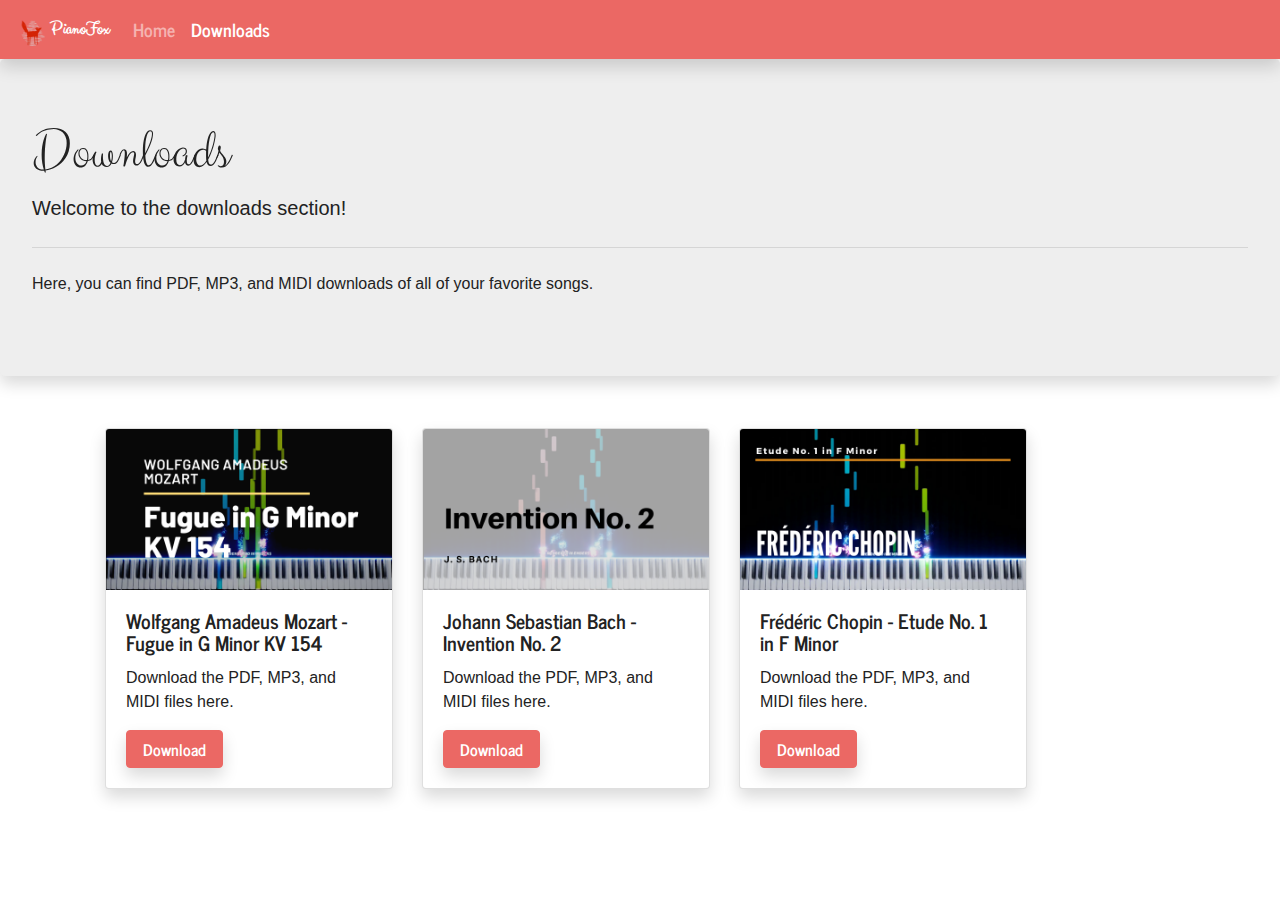
==== downloads/index.html @ d4ce70c4 "Update index.html" ====
<!DOCTYPE html>
<html>

<head>
    <!-- Title -->
    <title>PianoFox | Downloads</title>

    <!-- Global site tag (gtag.js) - Google Analytics -->
    <script async src="https://www.googletagmanager.com/gtag/js?id=UA-167756735-1"></script>
    <script>
        window.dataLayer = window.dataLayer || [];
        function gtag(){dataLayer.push(arguments);}
        gtag('js', new Date());

        gtag('config', 'UA-167756735-1');
    </script>

    <!-- Favicon -->
    <link rel="apple-touch-icon" sizes="57x57" href="../apple-icon-57x57.png">
    <link rel="apple-touch-icon" sizes="60x60" href="../apple-icon-60x60.png">
    <link rel="apple-touch-icon" sizes="72x72" href="../apple-icon-72x72.png">
    <link rel="apple-touch-icon" sizes="76x76" href="../apple-icon-76x76.png">
    <link rel="apple-touch-icon" sizes="114x114" href="../apple-icon-114x114.png">
    <link rel="apple-touch-icon" sizes="120x120" href="../apple-icon-120x120.png">
    <link rel="apple-touch-icon" sizes="144x144" href="../apple-icon-144x144.png">
    <link rel="apple-touch-icon" sizes="152x152" href="../apple-icon-152x152.png">
    <link rel="apple-touch-icon" sizes="180x180" href="../apple-icon-180x180.png">
    <link rel="icon" type="image/png" sizes="192x192" href="../android-icon-192x192.png">
    <link rel="icon" type="image/png" sizes="32x32" href="../favicon-32x32.png">
    <link rel="icon" type="image/png" sizes="96x96" href="../favicon-96x96.png">
    <link rel="icon" type="image/png" sizes="16x16" href="../favicon-16x16.png">
    <link rel="manifest" href="../manifest.json">
    <meta name="msapplication-TileColor" content="#ffffff">
    <meta name="msapplication-TileImage" content="../ms-icon-144x144.png">
    <meta name="theme-color" content="#ffffff">

    <!-- Required meta tags -->
    <meta charset="utf-8">
    <meta name="viewport" content="width=device-width, initial-scale=1, shrink-to-fit=no">
    <meta name="description" content="Welcome! On this page, you can find download links for songs that I do covers of on my YouTube channel, PianoFox!">


    <!-- CSS -->
    <link rel="stylesheet" href="../bootstrap.min.css">
    <link rel="stylesheet" href="../main.css">

    <!-- Adsense -->
    <script data-ad-client="ca-pub-7600996973863353" async src="https://pagead2.googlesyndication.com/pagead/js/adsbygoogle.js"></script>
</head>

<body>
    <!-- navbar -->
    <nav class="navbar navbar-expand-lg navbar-dark bg-primary shadow">
        <a class="navbar-brand" href="../index.html" style="font-family: clicker-script; text-transform: none">
            <img src="../images/branding.png" width="30" height="30" alt="" loading="lazy">
            PianoFox
        </a>
        <button class="navbar-toggler" type="button" data-toggle="collapse" data-target="#navbarSupportedContent" aria-controls="navbarSupportedContent" aria-expanded="false" aria-label="Toggle navigation">
            <span class="navbar-toggler-icon"></span>
        </button>
        <div class="collapse navbar-collapse" id="navbarSupportedContent">
            <ul class="navbar-nav">
                <li class="nav-item">
                    <a class="nav-link" href="../index.html">Home</a>
                </li>
                <li class="nav-item active">
                    <a class="nav-link" href="#">Downloads <span class="sr-only">(current)</span></a>
                </li>
            </ul>
        </div>
    </nav>

    <!-- jumbotron -->
    <div class="jumbotron shadow">
        <h1 class="display-4" style="font-family: clicker-script">Downloads</h1>
        <p class="lead">Welcome to the downloads section!</p>
        <hr class="my-4">
        <p>Here, you can find PDF, MP3, and MIDI downloads of all of your favorite songs.</p>
    </div>

    <div class="container">
        <div class="row">
            <div class="col-sm-3 m-3">
                <div class="card shadow m-1" style="width: 18rem;">
                    <img src="../images/fugue-in-g-minor-kv154-mozart-thumbnail.png" class="card-img-top" alt="thumbnail">
                    <div class="card-body">
                        <h5 class="card-title">Wolfgang Amadeus Mozart - Fugue in G Minor KV 154</h5>
                        <p class="card-text">Download the PDF, MP3, and MIDI files here.</p>
                        <a href="./mozart-fugue-in-g-minor-kv154/index.html" class="btn btn-primary shadow">Download</a>
                    </div>
                </div>
            </div>
            <div class="col-sm-3 m-3">
                <div class="card shadow m-1" style="width: 18rem;">
                    <img src="../images/bach-invention-no-two-thumbnail.PNG" class="card-img-top" alt="thumbnail">
                    <div class="card-body">
                        <h5 class="card-title">Johann Sebastian Bach - Invention No. 2</h5>
                        <p class="card-text">Download the PDF, MP3, and MIDI files here.</p>
                        <a href="./bach%20invention%20no%202/index.html" class="btn btn-primary shadow">Download</a>
                    </div>
                </div>
            </div>
            <div class="col-sm-3 m-3">
                <div class="card shadow m-1" style="width: 18rem;">
                    <img src="../images/chopin%20etude%20no.1%20in%20f%20minor%20thumbnail.png" class="card-img-top" alt="thumbnail">
                    <div class="card-body">
                        <h5 class="card-title">Fr&eacute;d&eacute;ric Chopin - Etude No. 1 in F Minor</h5>
                        <p class="card-text">Download the PDF, MP3, and MIDI files here.</p>
                        <a href="./chopin%20etude%20no%201%20f%20minor/index.html" class="btn btn-primary shadow">Download</a>
                    </div>
                </div>
            </div>
        </div>
        </div>
    </div>

    <!-- JS Links -->
    <script src="https://code.jquery.com/jquery-3.5.1.slim.min.js" integrity="sha384-DfXdz2htPH0lsSSs5nCTpuj/zy4C+OGpamoFVy38MVBnE+IbbVYUew+OrCXaRkfj" crossorigin="anonymous"></script>
    <script src="https://cdn.jsdelivr.net/npm/popper.js@1.16.0/dist/umd/popper.min.js" integrity="sha384-Q6E9RHvbIyZFJoft+2mJbHaEWldlvI9IOYy5n3zV9zzTtmI3UksdQRVvoxMfooAo" crossorigin="anonymous"></script>
    <script src="https://stackpath.bootstrapcdn.com/bootstrap/4.5.0/js/bootstrap.min.js" integrity="sha384-OgVRvuATP1z7JjHLkuOU7Xw704+h835Lr+6QL9UvYjZE3Ipu6Tp75j7Bh/kR0JKI" crossorigin="anonymous"></script>
</body></html>
---- main.css ----
@font-face {
    font-family: clicker-script;
    src: url('clicker-script.ttf');
}

#branding {
    font-family: clicker-script;
    text-transform: none;
}
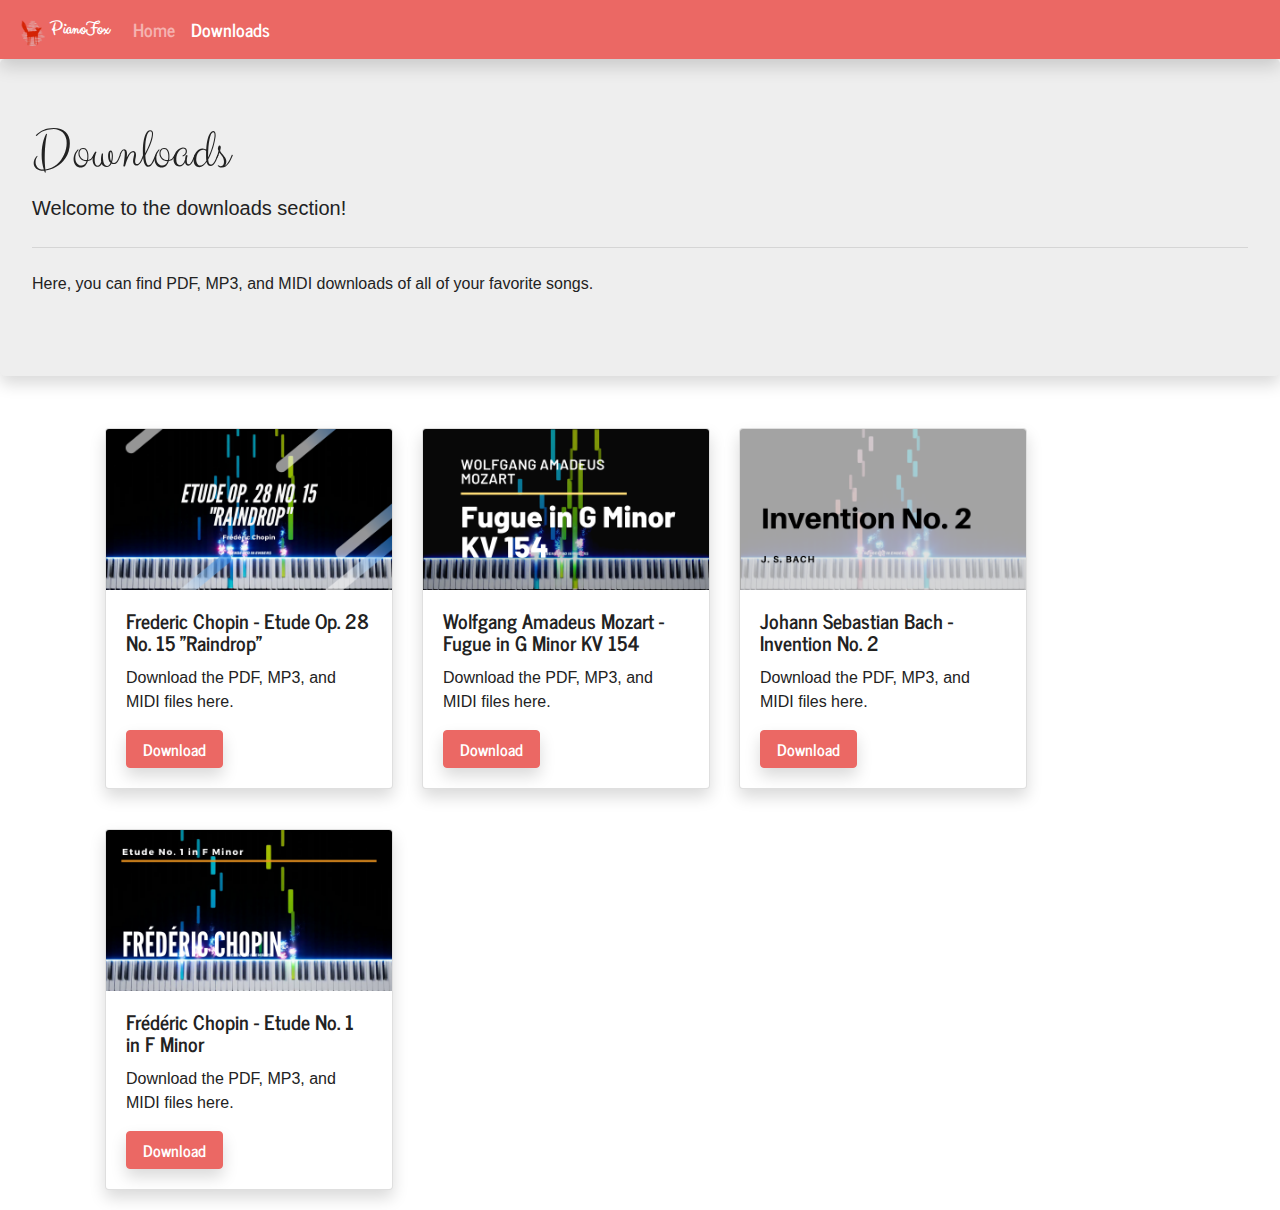
==== commit cbf56974: "Added raindrop prelude downloads" ====
--- a/downloads/index.html
+++ b/downloads/index.html
@@ -82,6 +82,16 @@
         <div class="row">
             <div class="col-sm-3 m-3">
                 <div class="card shadow m-1" style="width: 18rem;">
+                    <img src="../images/chopin-raindrop-prelude-thumbnail.png" class="card-img-top" alt="thumbnail">
+                    <div class="card-body">
+                        <h5 class="card-title">Frederic Chopin - Etude Op. 28 No. 15 "Raindrop"</h5>
+                        <p class="card-text">Download the PDF, MP3, and MIDI files here.</p>
+                        <a href="./chopin-raindrop-prelude/index.html" class="btn btn-primary shadow">Download</a>
+                    </div>
+                </div>
+            </div>
+            <div class="col-sm-3 m-3">
+                <div class="card shadow m-1" style="width: 18rem;">
                     <img src="../images/fugue-in-g-minor-kv154-mozart-thumbnail.png" class="card-img-top" alt="thumbnail">
                     <div class="card-body">
                         <h5 class="card-title">Wolfgang Amadeus Mozart - Fugue in G Minor KV 154</h5>
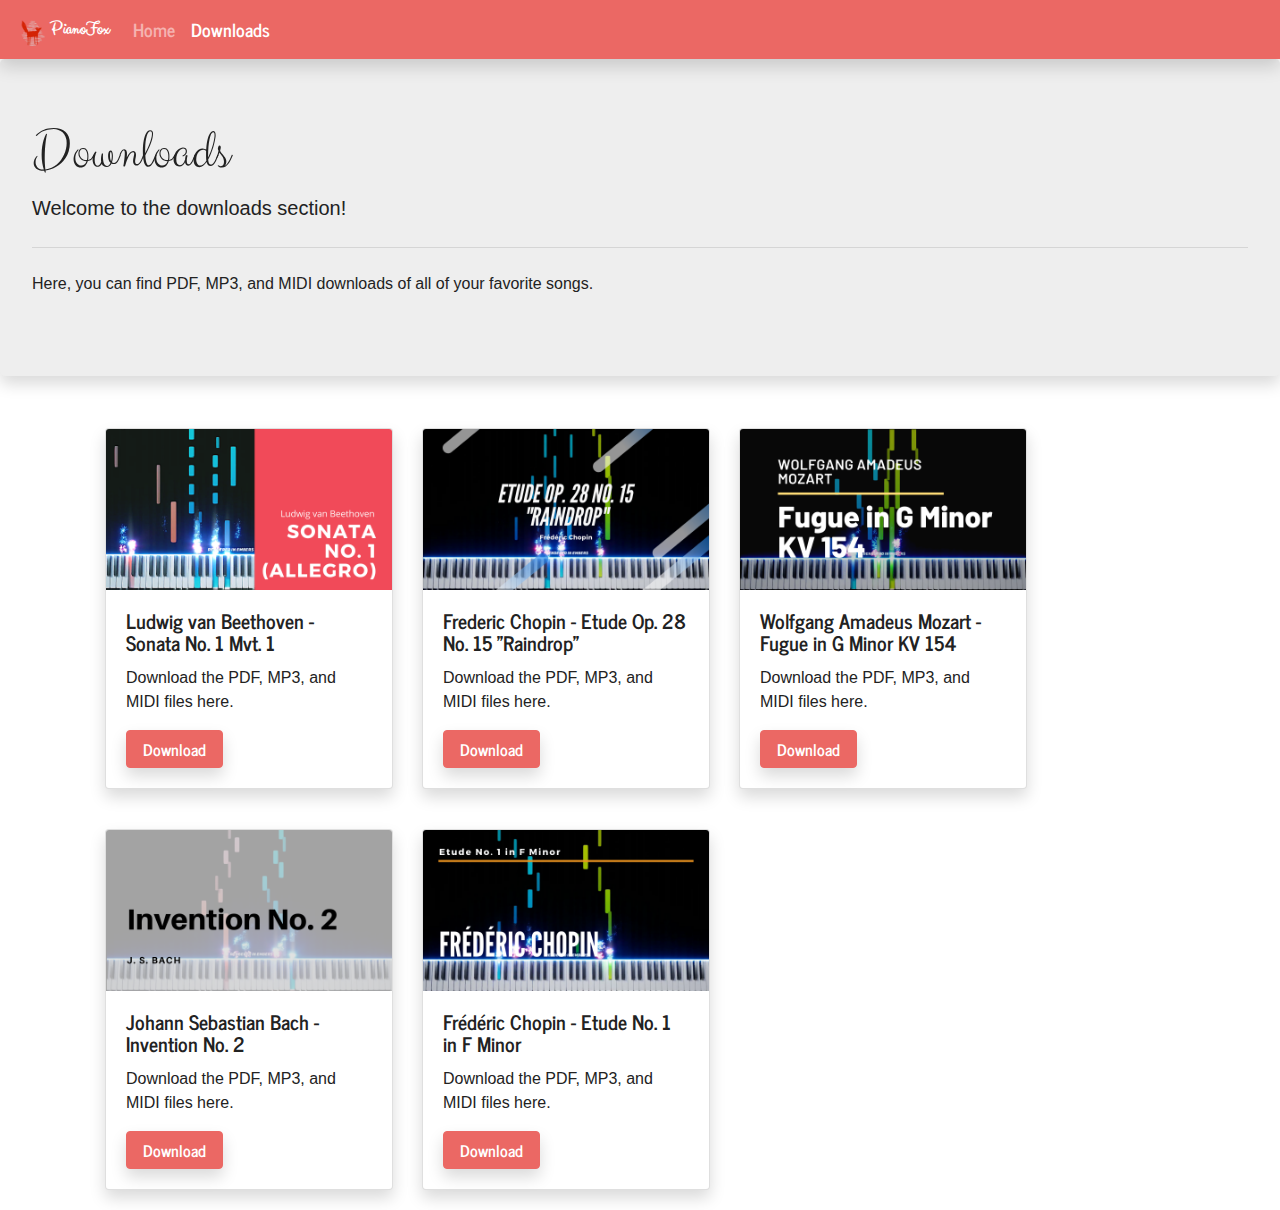
==== commit 84676c82: "Add files" ====
--- a/downloads/index.html
+++ b/downloads/index.html
@@ -82,6 +82,16 @@
         <div class="row">
             <div class="col-sm-3 m-3">
                 <div class="card shadow m-1" style="width: 18rem;">
+                    <img src="../images/bt-sonata-1-mvt-1-thumbnail.png" class="card-img-top" alt="thumbnail">
+                    <div class="card-body">
+                        <h5 class="card-title">Ludwig van Beethoven - Sonata No. 1 Mvt. 1</h5>
+                        <p class="card-text">Download the PDF, MP3, and MIDI files here.</p>
+                        <a href="./beethoven-sonata-1-mvt-1/index.html" class="btn btn-primary shadow">Download</a>
+                    </div>
+                </div>
+            </div>
+            <div class="col-sm-3 m-3">
+                <div class="card shadow m-1" style="width: 18rem;">
                     <img src="../images/chopin-raindrop-prelude-thumbnail.png" class="card-img-top" alt="thumbnail">
                     <div class="card-body">
                         <h5 class="card-title">Frederic Chopin - Etude Op. 28 No. 15 "Raindrop"</h5>
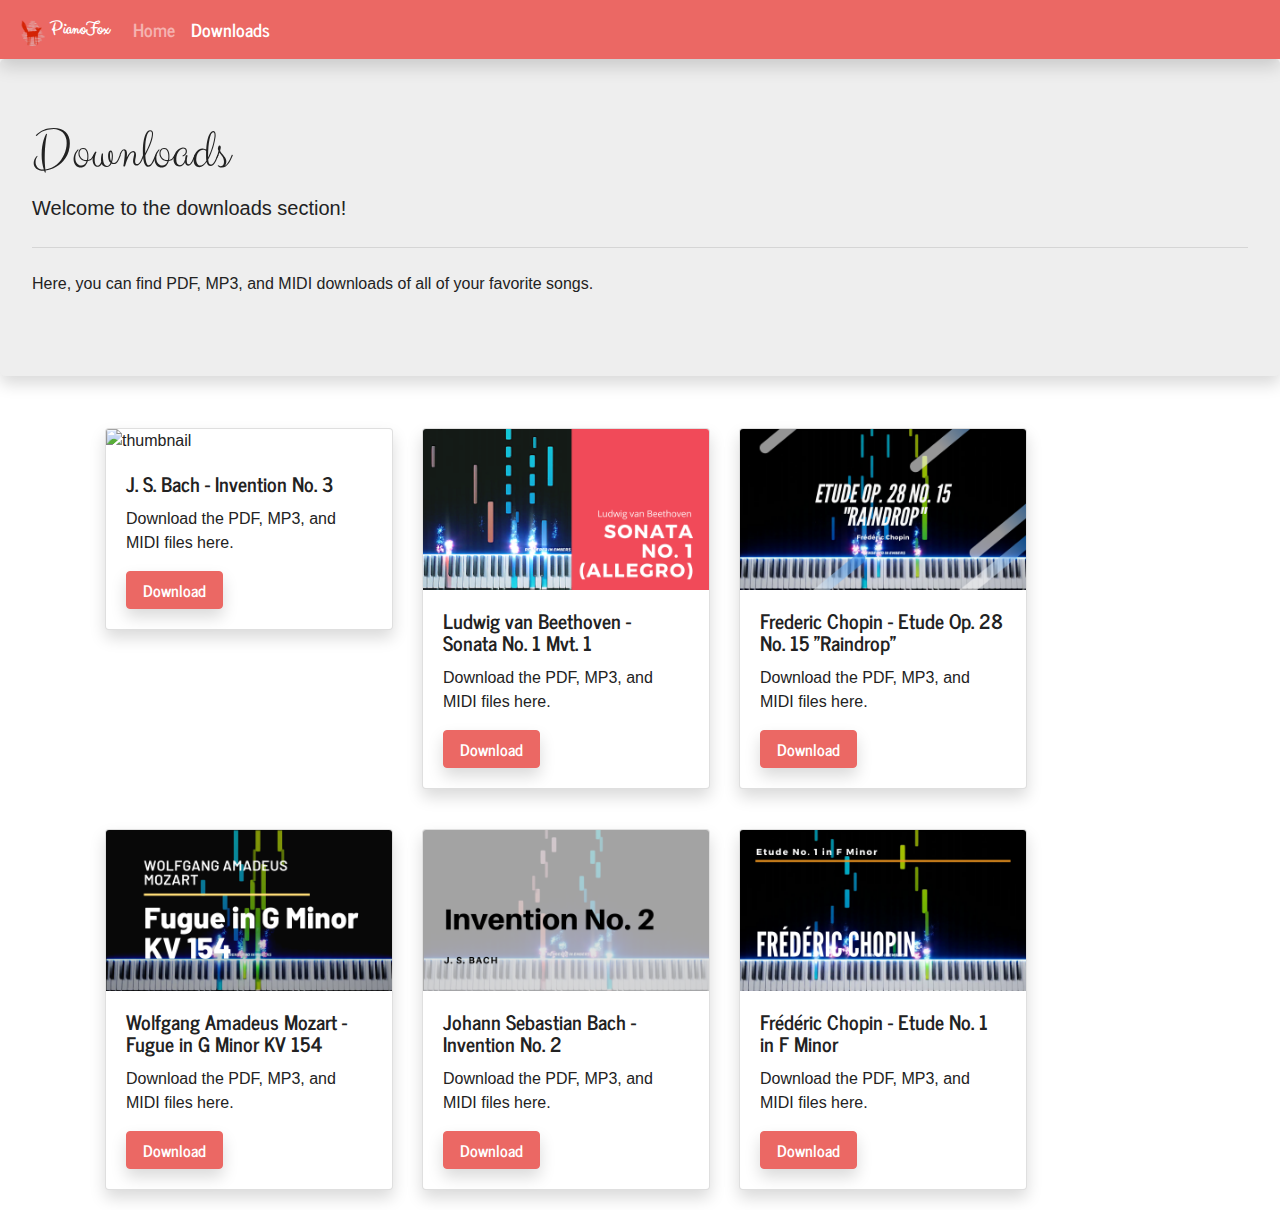
==== commit 5555a0de: "bach invention 3" ====
--- a/downloads/index.html
+++ b/downloads/index.html
@@ -82,6 +82,16 @@
         <div class="row">
             <div class="col-sm-3 m-3">
                 <div class="card shadow m-1" style="width: 18rem;">
+                    <img src="../images/bach-invention-3-thumbnail.png" class="card-img-top" alt="thumbnail">
+                    <div class="card-body">
+                        <h5 class="card-title">J. S. Bach - Invention No. 3</h5>
+                        <p class="card-text">Download the PDF, MP3, and MIDI files here.</p>
+                        <a href="./bach-invention-3/index.html" class="btn btn-primary shadow">Download</a>
+                    </div>
+                </div>
+            </div>
+            <div class="col-sm-3 m-3">
+                <div class="card shadow m-1" style="width: 18rem;">
                     <img src="../images/bt-sonata-1-mvt-1-thumbnail.png" class="card-img-top" alt="thumbnail">
                     <div class="card-body">
                         <h5 class="card-title">Ludwig van Beethoven - Sonata No. 1 Mvt. 1</h5>
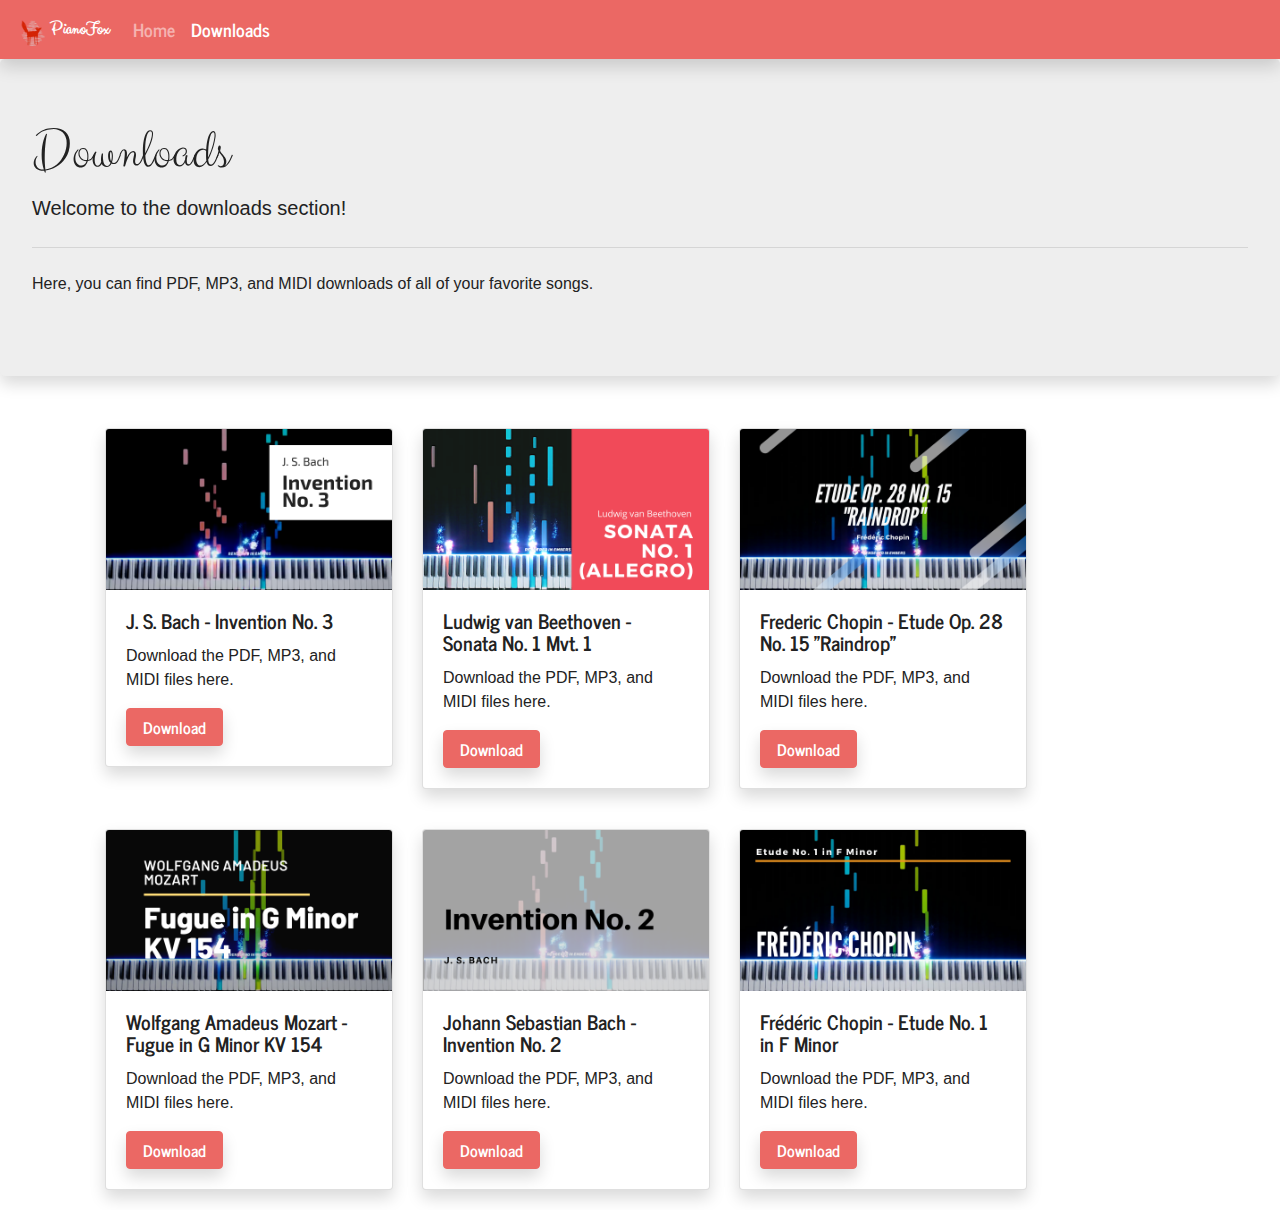
==== commit 87b0f9f6: "Update index.html" ====
--- a/downloads/index.html
+++ b/downloads/index.html
@@ -82,7 +82,7 @@
         <div class="row">
             <div class="col-sm-3 m-3">
                 <div class="card shadow m-1" style="width: 18rem;">
-                    <img src="../images/bach-invention-3-thumbnail.png" class="card-img-top" alt="thumbnail">
+                    <img src="../images/bach-invention-3-thumbnail.PNG" class="card-img-top" alt="thumbnail">
                     <div class="card-body">
                         <h5 class="card-title">J. S. Bach - Invention No. 3</h5>
                         <p class="card-text">Download the PDF, MP3, and MIDI files here.</p>
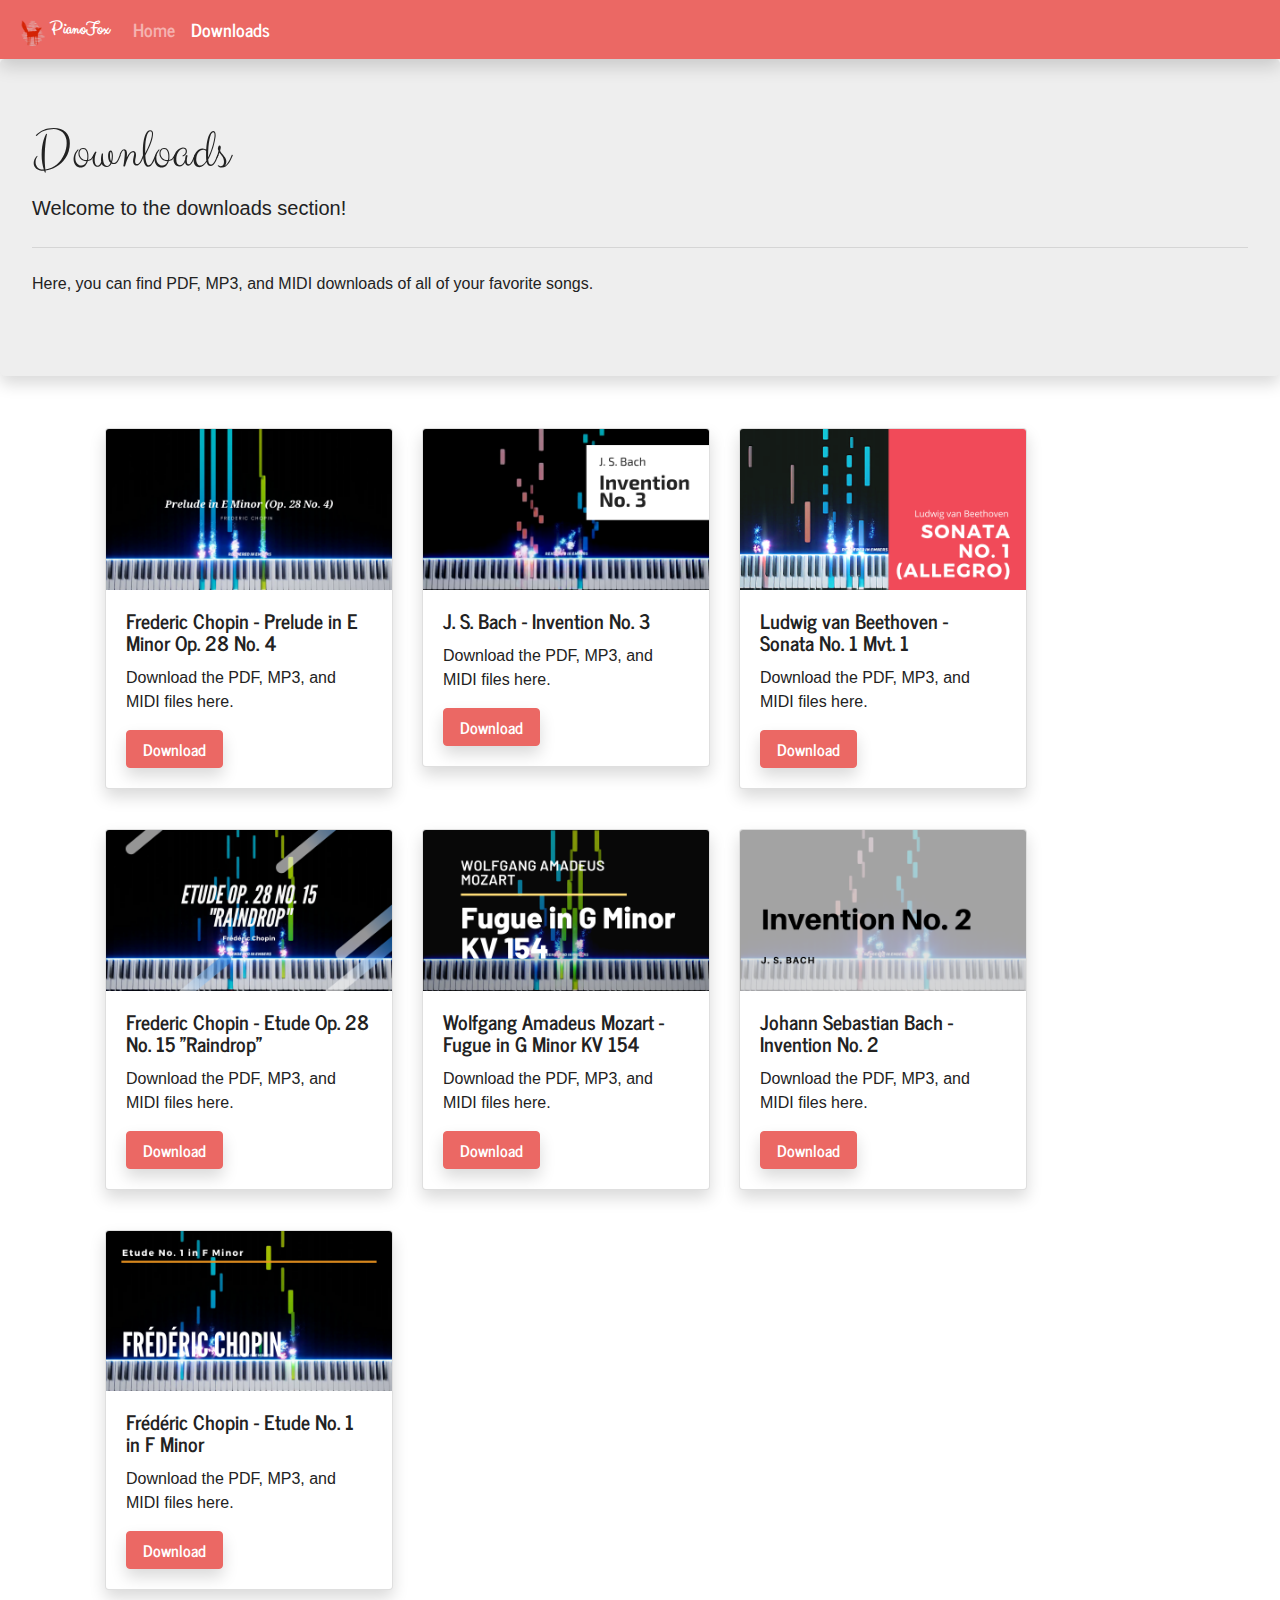
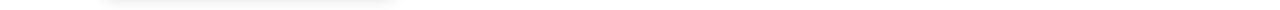
==== commit 8778d2db: "Chopin Prelude E Minor update" ====
--- a/downloads/index.html
+++ b/downloads/index.html
@@ -82,6 +82,16 @@
         <div class="row">
             <div class="col-sm-3 m-3">
                 <div class="card shadow m-1" style="width: 18rem;">
+                    <img src="../images/chopin-prelude-e-minor-thumbnail.png" class="card-img-top" alt="thumbnail">
+                    <div class="card-body">
+                        <h5 class="card-title">Frederic Chopin - Prelude in E Minor Op. 28 No. 4</h5>
+                        <p class="card-text">Download the PDF, MP3, and MIDI files here.</p>
+                        <a href="./chopin-prelude-e-minor/index.html" class="btn btn-primary shadow">Download</a>
+                    </div>
+                </div>
+            </div>
+            <div class="col-sm-3 m-3">
+                <div class="card shadow m-1" style="width: 18rem;">
                     <img src="../images/bach-invention-3-thumbnail.PNG" class="card-img-top" alt="thumbnail">
                     <div class="card-body">
                         <h5 class="card-title">J. S. Bach - Invention No. 3</h5>
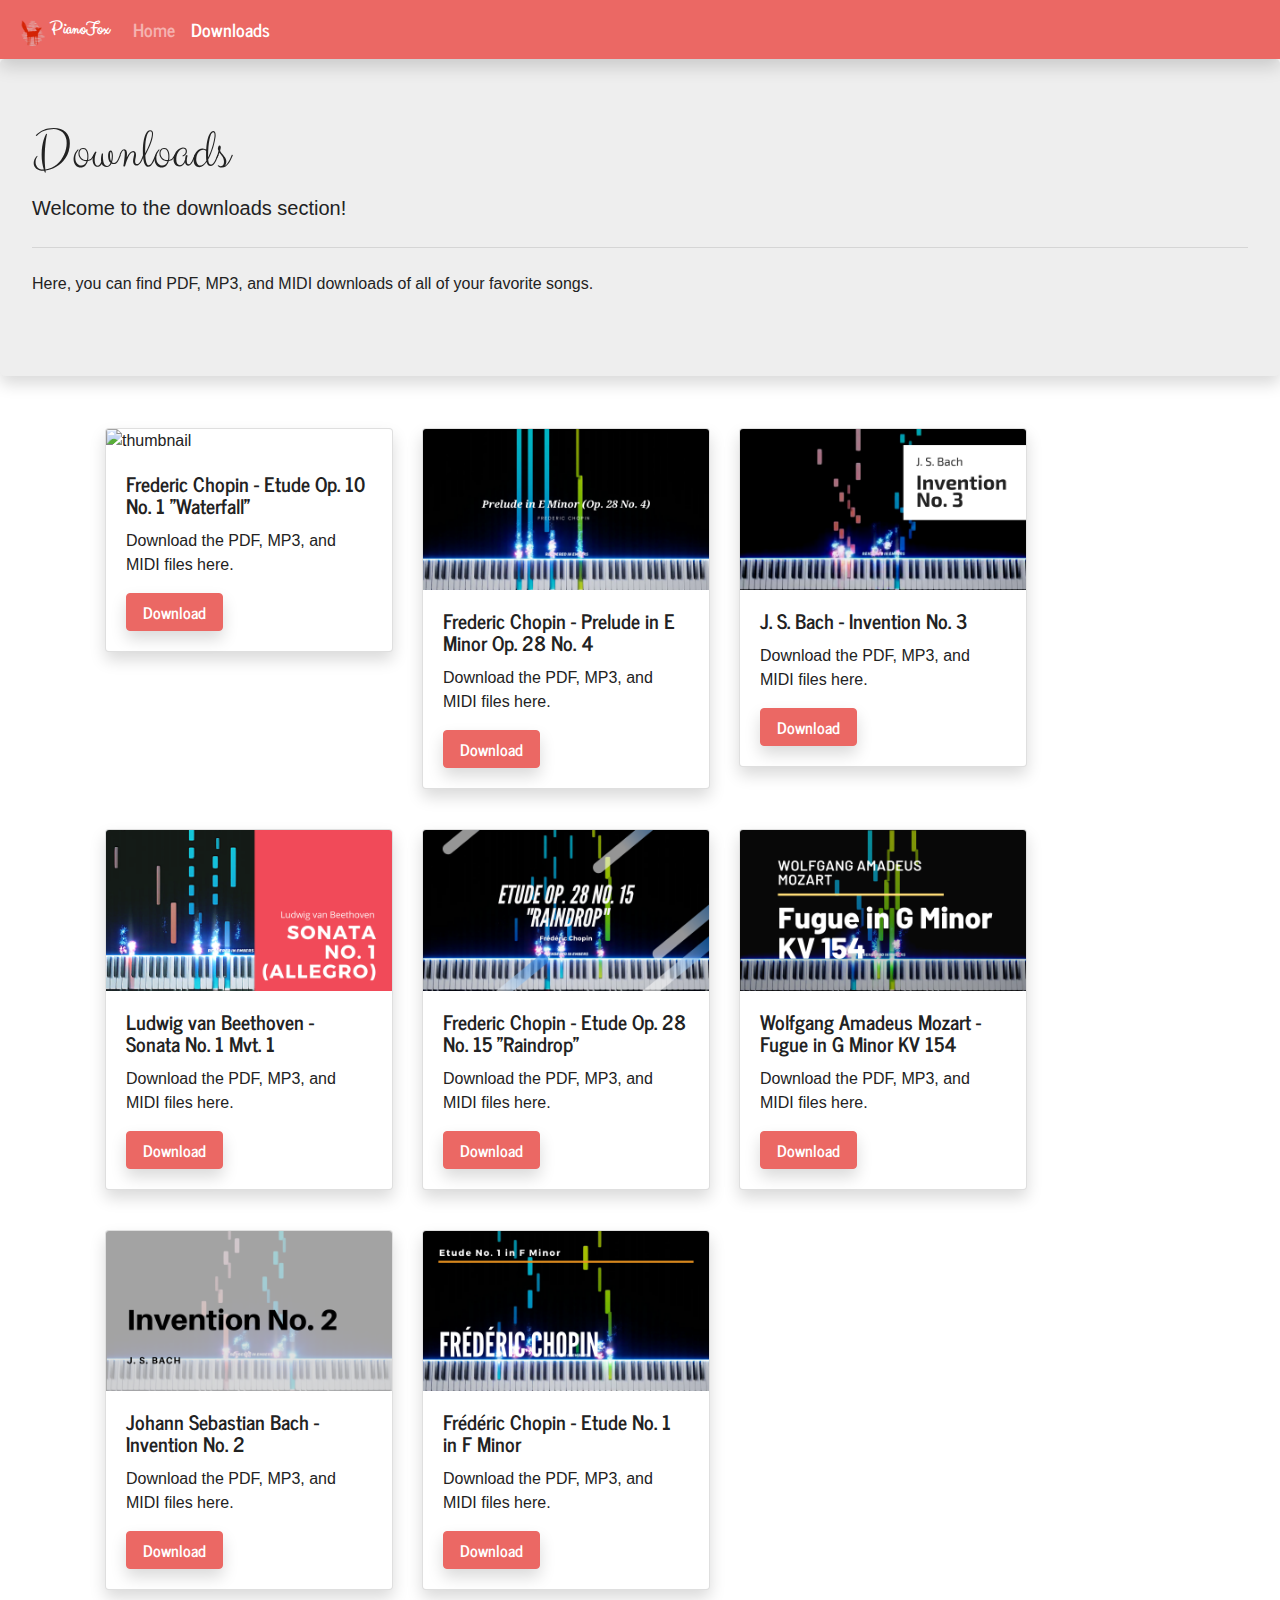
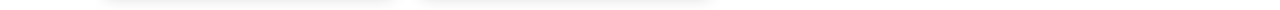
==== commit 86f2930a: "Update index.html" ====
--- a/downloads/index.html
+++ b/downloads/index.html
@@ -82,6 +82,16 @@
         <div class="row">
             <div class="col-sm-3 m-3">
                 <div class="card shadow m-1" style="width: 18rem;">
+                    <img src="../images/chopin-waterfall-thumb.png" class="card-img-top" alt="thumbnail">
+                    <div class="card-body">
+                        <h5 class="card-title">Frederic Chopin - Etude Op. 10 No. 1 "Waterfall"</h5>
+                        <p class="card-text">Download the PDF, MP3, and MIDI files here.</p>
+                        <a href="./chopin-waterfall/index.html" class="btn btn-primary shadow">Download</a>
+                    </div>
+                </div>
+            </div>
+            <div class="col-sm-3 m-3">
+                <div class="card shadow m-1" style="width: 18rem;">
                     <img src="../images/chopin-prelude-e-minor-thumbnail.png" class="card-img-top" alt="thumbnail">
                     <div class="card-body">
                         <h5 class="card-title">Frederic Chopin - Prelude in E Minor Op. 28 No. 4</h5>
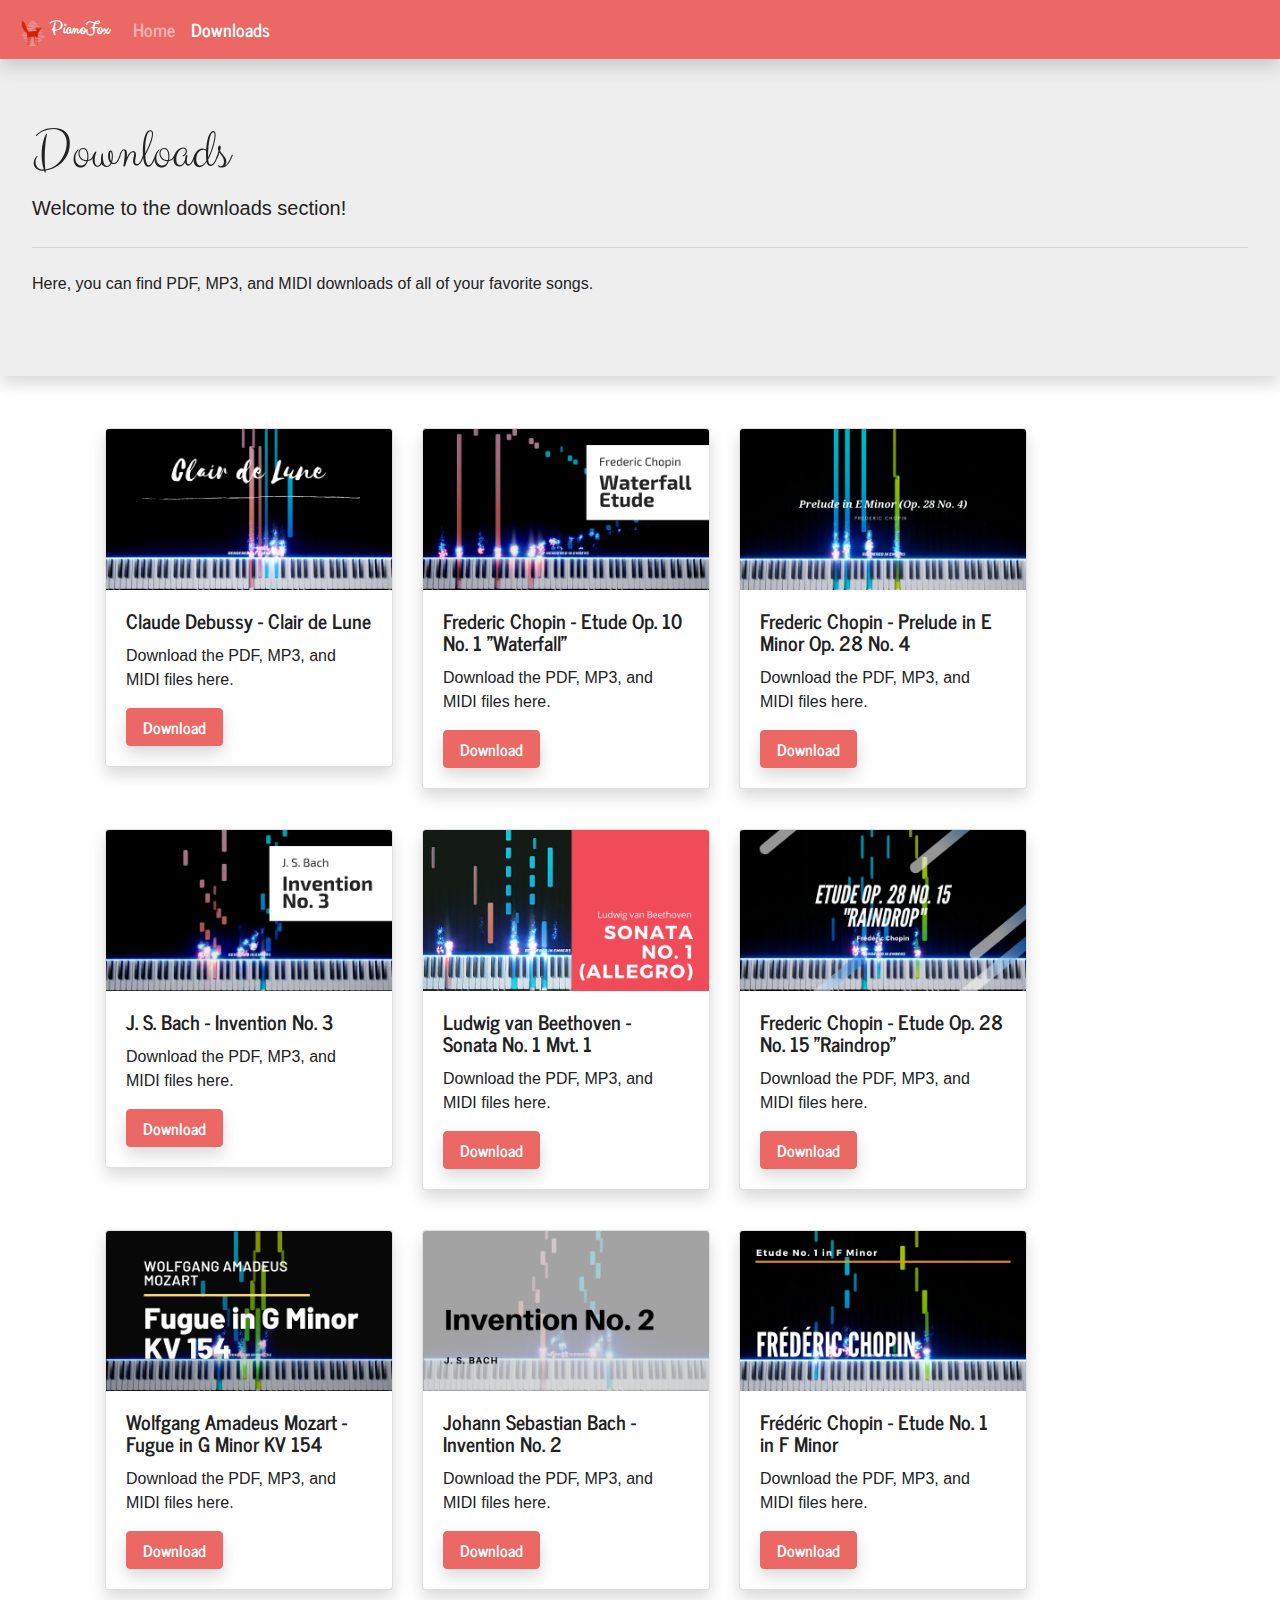
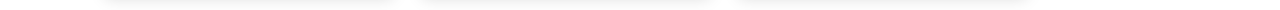
==== commit 99534efa: "Update index.html" ====
--- a/downloads/index.html
+++ b/downloads/index.html
@@ -80,6 +80,16 @@
 
     <div class="container">
         <div class="row">
+            <div class="col-sm-3 m-3">
+                <div class="card shadow m-1" style="width: 18rem;">
+                    <img src="../images/clair-de-lune-thumb.png" class="card-img-top" alt="thumbnail">
+                    <div class="card-body">
+                        <h5 class="card-title">Claude Debussy - Clair de Lune</h5>
+                        <p class="card-text">Download the PDF, MP3, and MIDI files here.</p>
+                        <a href="./clair-de-lune/index.html" class="btn btn-primary shadow">Download</a>
+                    </div>
+                </div>
+            </div>
             <div class="col-sm-3 m-3">
                 <div class="card shadow m-1" style="width: 18rem;">
                     <img src="../images/chopin-waterfall-thumb.png" class="card-img-top" alt="thumbnail">
